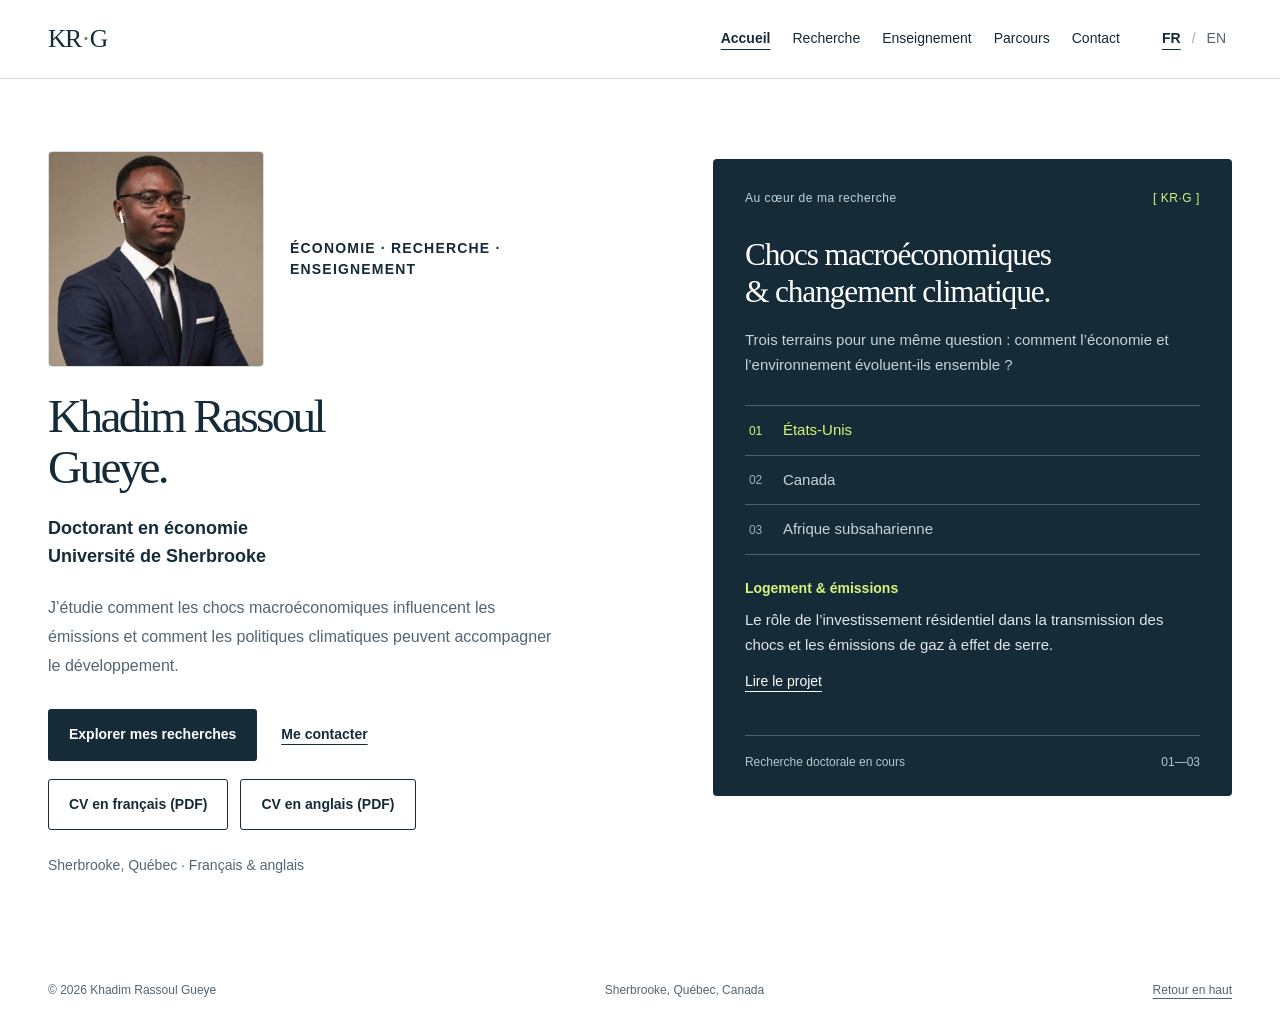
==== index.html @ 5de24ec3 "Refine portrait and name proportions" ====
<!DOCTYPE html>

<html lang="fr">
<head>
<meta charset="utf-8"/>
<meta content="width=device-width, initial-scale=1" name="viewport"/>
<meta content="Khadim Rassoul Gueye, doctorant en économie à l’Université de Sherbrooke. Recherche en macroéconomie environnementale, politiques climatiques et développement." name="description"/>
<meta content="#152b37" name="theme-color"/>
<meta content="Khadim Rassoul Gueye · Économie &amp; climat" property="og:title"/>
<meta content="Recherche, enseignement et méthodes quantitatives à l’intersection de la macroéconomie, du climat et du développement." property="og:description"/>
<meta content="website" property="og:type"/>
<link href="https://krassoul.github.io/" rel="canonical"/>
<meta content="https://krassoul.github.io/" property="og:url"/>
<meta content="https://krassoul.github.io/khadim-rassoul-gueye-portrait.png" property="og:image"/>
<title>Khadim Rassoul Gueye · Économie &amp; climat</title>
<link href="data:image/svg+xml,%3Csvg xmlns='http://www.w3.org/2000/svg' viewBox='0 0 40 40'%3E%3Crect width='40' height='40' rx='8' fill='%23152b37'/%3E%3Cpath d='M10 9v22m18-22L11 20l18 11' fill='none' stroke='%23d8f47b' stroke-width='4' stroke-linecap='round' stroke-linejoin='round'/%3E%3C/svg%3E" rel="icon" type="image/svg+xml"/>
<link href="styles.css?v=portrait-balance2" rel="stylesheet"/>
<script defer="" src="site.js?v=faithful-titles"></script>
</head>
<body data-page="accueil">
<a class="skip-link" data-i18n="skip" href="#main">Aller au contenu</a>
<header class="site-header">
<div class="header-inner">
<a aria-label="Khadim Rassoul Gueye — accueil" class="wordmark" href="index.html">KR<span>·</span>G</a>
<nav aria-label="Navigation principale" data-i18n-aria="navLabel"><a aria-current="page" data-i18n="navHome" href="index.html">Accueil</a>
<a data-i18n="navResearch" href="recherche.html">Recherche</a>
<a data-i18n="navTeaching" href="enseignement.html">Enseignement</a>
<a data-i18n="navAbout" href="parcours.html">Parcours</a>
<a data-i18n="navContact" href="contact.html">Contact</a>
</nav>
<div aria-label="Langue du site" class="language-switch" data-i18n-aria="languageLabel" role="group">
<button aria-label="Français" aria-pressed="true" data-lang="fr" lang="fr" type="button">FR</button>
<span aria-hidden="true">/</span>
<button aria-label="English" aria-pressed="false" data-lang="en" lang="en" type="button">EN</button>
</div>
</div>
</header>
<main id="main"><section aria-labelledby="hero-name" class="hero section-shell" id="accueil">
<div class="hero-copy">
<div class="hero-profile">
<img alt="Portrait de Khadim Rassoul Gueye" class="profile-portrait" data-i18n-alt="portraitAlt" fetchpriority="high" height="1254" src="khadim-rassoul-gueye-portrait.png" width="1254"/>
<p class="eyebrow" data-i18n="heroEyebrow">Économie · Recherche · Enseignement</p>
</div>
<h1 id="hero-name">Khadim Rassoul<br/><span>Gueye.</span></h1>
<p class="hero-role" data-i18n="heroRole">Doctorant en économie<br/>Université de Sherbrooke</p>
<p class="hero-intro" data-i18n="heroIntro">J’étudie comment les chocs macroéconomiques influencent les émissions et comment les politiques climatiques peuvent accompagner le développement.</p>
<div class="hero-actions">
<a class="button button-dark" data-i18n="explore" href="recherche.html">Explorer mes recherches</a>
<a class="text-link" data-i18n="getInTouch" href="contact.html">Me contacter</a>
</div>
<div class="hero-cv" id="cv">
<a class="button button-outline" data-i18n="cvFrench" href="CV_Khadim_Rassoul_Gueye_FR.pdf" rel="noopener noreferrer">CV en français (PDF)</a>
<a class="button button-outline" data-i18n="cvEnglish" href="CV_Khadim_Rassoul_Gueye_EN.pdf" rel="noopener noreferrer">CV en anglais (PDF)</a>
</div>
<p class="hero-location" data-i18n="location">Sherbrooke, Québec · Français &amp; anglais</p>
</div>
<aside aria-label="Aperçu des recherches" class="research-window" data-i18n-aria="researchWindowLabel">
<div class="window-heading"><span data-i18n="windowHeading">Au cœur de ma recherche</span><span aria-hidden="true" class="window-symbol">[ KR·G ]</span></div>
<h2 data-i18n="windowTitle">Chocs macroéconomiques<br/>&amp; changement climatique.</h2>
<p class="window-intro" data-i18n="windowIntro">Trois terrains pour une même question : comment l’économie et l’environnement évoluent-ils ensemble ?</p>
<div aria-label="Terrain de recherche" aria-orientation="vertical" class="research-tabs" data-i18n-aria="tablistLabel" role="tablist">
<button aria-controls="research-panel" aria-selected="true" data-project="us" id="tab-us" role="tab" type="button"><span>01</span><span data-i18n="us">États-Unis</span></button>
<button aria-controls="research-panel" aria-selected="false" data-project="ca" id="tab-ca" role="tab" tabindex="-1" type="button"><span>02</span><span data-i18n="ca">Canada</span></button>
<button aria-controls="research-panel" aria-selected="false" data-project="ssa" id="tab-ssa" role="tab" tabindex="-1" type="button"><span>03</span><span data-i18n="ssa">Afrique subsaharienne</span></button>
</div>
<div aria-labelledby="tab-us" class="research-panel" id="research-panel" role="tabpanel" tabindex="0">
<p class="panel-kicker" id="panel-kicker">Logement &amp; émissions</p>
<p class="panel-description" id="panel-description">Le rôle de l’investissement résidentiel dans la transmission des chocs et les émissions de gaz à effet de serre.</p>
<a class="panel-link" data-i18n="readProject" href="recherche.html#project-us" id="panel-link">Lire le projet</a>
</div>
<div class="window-foot"><span data-i18n="inProgress">Recherche doctorale en cours</span><span aria-hidden="true">01—03</span></div>
</aside>
</section></main>
<footer class="site-footer section-shell"><p>© 2026 Khadim Rassoul Gueye</p><p data-i18n="footerLocation">Sherbrooke, Québec, Canada</p><a data-i18n="backTop" href="index.html">Retour en haut</a></footer>
</body>
</html>
---- styles.css ----
:root{--ink:#152b37;--muted:#536572;--paper:#fff;--wash:#f2f5f6;--line:#d7dfe3;--lime:#d8f47b;--serif:Georgia,'Times New Roman',serif;--sans:Arial,Helvetica,sans-serif}
*{box-sizing:border-box}html{scroll-behavior:smooth;scroll-padding-top:100px}body{margin:0;background:var(--paper);color:var(--ink);font-family:var(--sans);font-size:1rem;line-height:1.65}a{color:inherit}button{font:inherit}button,a,summary{-webkit-tap-highlight-color:transparent}button{cursor:pointer}a:focus-visible,button:focus-visible,summary:focus-visible,[tabindex]:focus-visible{outline:3px solid #60851a;outline-offset:5px}h1,h2,h3,h4,p{margin:0}h1,h2{font-family:var(--serif);font-weight:400}h2{font-size:clamp(2rem,3.55vw,3.1rem);line-height:1.15;letter-spacing:-.045em}h3{font-size:1.35rem;line-height:1.35}h4{font-size:1rem;line-height:1.5}.section-shell{width:min(1192px,calc(100% - 96px));margin-inline:auto}.content-section{padding-block:96px}.eyebrow{font-size:.875rem;font-weight:600;letter-spacing:.085em;text-transform:uppercase;line-height:1.5}.section-number{margin-right:14px;color:var(--muted)}.skip-link{position:fixed;top:12px;left:16px;z-index:20;padding:10px 18px;background:var(--ink);color:white;transform:translateY(-160%)}.skip-link:focus{transform:translateY(0)}
.site-header{position:sticky;top:0;z-index:10;background:rgba(255,255,255,.97);border-bottom:1px solid var(--line)}.header-inner{width:min(1192px,calc(100% - 96px));min-height:78px;margin-inline:auto;display:flex;align-items:center;gap:36px}.wordmark{font-family:var(--serif);font-size:1.6rem;text-decoration:none;letter-spacing:-.055em;white-space:nowrap}.wordmark span{color:#678524;padding-inline:2px}nav{display:flex;align-items:center;gap:30px;margin-left:auto}nav a{font-size:.875rem;text-decoration:none;padding-block:15px}nav a:hover{text-decoration:underline;text-underline-offset:5px}.language-switch{display:flex;align-items:center;gap:5px;flex-shrink:0;font-size:.875rem}.language-switch button{background:none;border:0;padding:7px 6px;color:var(--muted);border-radius:3px}.language-switch button[aria-pressed=true]{color:var(--ink);font-weight:700;text-decoration:underline;text-underline-offset:6px}.language-switch>span{color:#a3afb5}
.hero{padding-top:72px;padding-bottom:76px;display:grid;grid-template-columns:1.15fr 1fr;gap:68px;align-items:start}.hero-copy>.eyebrow{margin-bottom:25px}.hero h1{font-size:clamp(3rem,5.6vw,4.95rem);line-height:1.04;letter-spacing:-.058em}.hero h1 span{font-size:1.28em}.hero-role{margin-top:27px;line-height:1.55;font-size:1.125rem;font-weight:600}.hero-intro{margin-top:23px;max-width:520px;color:var(--muted);line-height:1.8}.hero-actions{display:flex;align-items:center;flex-wrap:wrap;gap:24px;margin-top:29px}.button{display:inline-flex;justify-content:center;align-items:center;padding:13px 20px;min-height:48px;text-decoration:none;font-weight:600;font-size:.875rem;border:1px solid transparent;border-radius:3px;transition:background .18s,color .18s}.button-dark{background:var(--ink);color:white}.button-dark:hover{background:#294858}.text-link{font-size:.875rem;font-weight:600;text-underline-offset:5px}.hero-location{font-size:.875rem;color:var(--muted);margin-top:37px}
.research-window{background:var(--ink);color:white;padding:30px 32px 23px;margin-top:8px;border-radius:4px;min-width:0}.window-heading{display:flex;justify-content:space-between;gap:14px;color:#c7d3d8;font-size:.75rem;letter-spacing:.045em}.window-symbol{white-space:nowrap;color:var(--lime)}.research-window h2{margin-top:27px;font-size:clamp(1.7rem,2.45vw,2.15rem);letter-spacing:-.035em;line-height:1.18}.window-intro{font-size:.9375rem;color:#c7d3d8;line-height:1.65;margin-top:18px}.research-tabs{margin-top:28px;display:flex;flex-direction:column;border-top:1px solid #46606d}.research-tabs button{display:flex;align-items:center;text-align:left;width:100%;gap:14px;padding:13px 4px;color:#c7d3d8;background:transparent;border:0;border-bottom:1px solid #46606d;font-size:.9375rem;line-height:1.5}.research-tabs button>span:first-child{font-size:.75rem;color:#a0b0b8;min-width:20px}.research-tabs button[aria-selected=true]{color:var(--lime)}.research-tabs button[aria-selected=true]>span:first-child{color:var(--lime)}.research-tabs button:hover{background:rgba(255,255,255,.05)}.research-tabs button:focus-visible,.panel-link:focus-visible{outline-color:var(--lime)}.research-panel{margin-top:22px;min-height:138px}.panel-kicker{color:var(--lime);font-size:.875rem;font-weight:600}.panel-description{font-size:.9375rem;margin-top:8px;color:#e0e7ea;line-height:1.65}.panel-link{display:inline-block;margin-top:13px;font-size:.875rem;text-underline-offset:5px}.window-foot{display:flex;justify-content:space-between;gap:12px;border-top:1px solid #46606d;padding-top:17px;margin-top:20px;font-size:.75rem;color:#b6c7ce}
.focus-band{border-block:1px solid var(--line);background:var(--wash)}.focus-inner{min-height:89px;display:flex;justify-content:space-between;align-items:center;gap:20px}.focus-inner p{font-family:var(--serif);font-size:1.23rem;line-height:1.4}.focus-inner>span{font-family:var(--serif);font-size:1.5rem;color:#7a8b94}.section-heading{display:grid;grid-template-columns:1fr 1fr;align-items:end;gap:90px;margin-bottom:48px}.section-heading .eyebrow,.about-intro>.eyebrow,.contact-inner .eyebrow{margin-bottom:22px}.section-lead{color:var(--muted);line-height:1.8;max-width:480px}
.project-list{border-top:1px solid var(--line)}.project{border-bottom:1px solid var(--line);scroll-margin-top:105px}.project summary{padding:29px 0;display:flex;gap:28px;align-items:center;cursor:pointer;list-style:none}.project summary::-webkit-details-marker{display:none}.project summary:hover .project-title{text-decoration:underline;text-underline-offset:5px}.project-number{color:#74838c;font-family:var(--serif);font-size:1.4rem;flex-shrink:0;width:34px}.project-summary{display:flex;flex-direction:column;gap:5px;min-width:0}.project-region{text-transform:uppercase;font-size:.75rem;font-weight:600;letter-spacing:.085em;color:var(--muted)}.project-title{font-family:var(--serif);font-size:1.6rem;line-height:1.35;letter-spacing:-.02em}.expand-icon{width:32px;height:32px;position:relative;margin-left:auto;flex-shrink:0}.expand-icon:before,.expand-icon:after{content:'';position:absolute;background:var(--ink);width:15px;height:1px;top:16px;left:9px}.expand-icon:after{transform:rotate(90deg)}details[open] .expand-icon:after{transform:rotate(0)}.project-body{margin-left:62px;padding-bottom:32px;display:grid;grid-template-columns:1.35fr 1fr;gap:70px}.project-body>p{color:var(--muted);line-height:1.8}.project-meta{border-left:2px solid var(--lime);padding-left:24px}.project-meta p+p{margin-top:15px}.project-meta span{display:block;font-size:.75rem;color:var(--muted);text-transform:uppercase;letter-spacing:.07em}.project-meta strong{display:block;font-size:.875rem;font-weight:500;margin-top:3px;line-height:1.6}.methods-block{display:grid;grid-template-columns:1fr 1.65fr;gap:50px;background:var(--wash);margin-top:48px;padding:34px 38px;border-radius:3px}.methods-block h3{font-family:var(--serif);font-weight:400;font-size:1.5rem}.methods-block>div>p{color:var(--muted);margin-top:8px;font-size:.9375rem}.methods-content>p{margin-top:0!important}.tool-list{display:flex;flex-wrap:wrap;gap:8px;list-style:none;margin:20px 0 0;padding:0}.tool-list li{border:1px solid #b8c5cd;padding:4px 12px;border-radius:3px;font-size:.875rem;background:white}
.teaching-section{background:var(--wash);border-block:1px solid var(--line)}.teaching-grid{display:grid;grid-template-columns:1fr 1fr;gap:26px}.teaching-card{padding:33px;background:white;border:1px solid var(--line);border-radius:4px}.card-top{display:flex;justify-content:space-between;align-items:center;gap:12px;flex-wrap:wrap}.card-top .eyebrow{font-size:.75rem}.card-tag{font-size:.75rem;border:1px solid var(--line);border-radius:3px;padding:2px 8px;color:var(--muted)}.teaching-card>h3{font-family:var(--serif);font-weight:400;font-size:1.8rem;margin-top:21px}.course-row{display:flex;gap:22px;border-top:1px solid var(--line);padding-top:20px;margin-top:22px}.course-code{font-size:.875rem;color:var(--muted);min-width:76px;padding-top:2px}.course-row p{font-size:.875rem;color:var(--muted);margin-top:4px}.card-note{font-size:.9375rem;color:var(--muted);margin-top:24px}.assistant-heading{margin-top:27px}.assistant-text{font-size:.9375rem;color:var(--muted);margin-top:8px}
.about-section{display:grid;grid-template-columns:1fr 1.1fr;gap:100px}.about-intro>p:last-child{margin-top:26px;color:var(--muted);line-height:1.8}.timeline{padding-top:9px}.timeline-item{display:grid;grid-template-columns:92px 1fr;gap:22px;padding-block:24px;border-top:1px solid var(--line)}.timeline-marker{font-size:.875rem;color:var(--muted);padding-top:2px}.timeline-item h3{font-size:1.0625rem;font-weight:600}.timeline-item h3+p{font-size:.9375rem;margin-top:7px}.timeline-detail{font-size:.875rem;color:var(--muted);margin-top:9px}.award{background:var(--wash);padding:21px 20px;border:0;border-left:3px solid #7b9b2c;margin-top:8px}.award .timeline-marker{color:#496414}
.contact-section{background:var(--ink);color:white}.contact-inner{padding-block:76px;display:grid;grid-template-columns:1.15fr 1fr;gap:90px;align-items:center}.contact-inner .section-number{color:#b6c7ce}.contact-inner h2{font-size:clamp(2rem,3.35vw,2.9rem)}.contact-inner>div>p:last-child{color:#c7d3d8;max-width:490px;margin-top:25px}.contact-actions{display:flex;align-items:flex-start;flex-direction:column;gap:14px;min-width:0}.button-lime{background:var(--lime);color:var(--ink);min-width:147px}.button-lime:hover{background:#e5ffa0}.contact-email{font-size:.9375rem;overflow-wrap:anywhere;text-decoration:none;margin-top:5px}.contact-email:hover{text-decoration:underline}.linkedin-link,.cv-link{font-size:.875rem;text-underline-offset:5px;color:#d6e1e6}.contact-actions a:focus-visible{outline-color:var(--lime)}.site-footer{display:flex;flex-wrap:wrap;justify-content:space-between;align-items:center;gap:14px;padding-block:28px;font-size:.75rem;color:var(--muted)}.site-footer a{text-underline-offset:4px}
.sr-only{position:absolute;width:1px;height:1px;padding:0;margin:-1px;overflow:hidden;clip:rect(0,0,0,0);white-space:nowrap;border:0}.contact-address{font:inherit;font-size:.9375rem;color:white;background:transparent;border:1px solid #6c8490;border-radius:3px;min-width:0;width:100%;max-width:460px;padding:10px 12px}.contact-address:focus-visible,.contact-controls button:focus-visible{outline-color:var(--lime)}.contact-controls{display:flex;flex-wrap:wrap;align-items:center;gap:18px}.email-app-link{font-size:.875rem;color:#d6e1e6;text-underline-offset:5px}.copy-status{color:#c7d3d8;font-size:.875rem;line-height:1.6;min-height:2.8em;max-width:460px}
.hero-profile{display:flex;align-items:center;gap:23px;margin-bottom:27px}.profile-portrait{display:block;width:112px;height:112px;flex-shrink:0;border-radius:4px;object-fit:contain;border:1px solid var(--line)}.hero-profile .eyebrow{max-width:260px}.teaching-card-assistant{grid-column:1/-1}.assistant-courses{display:grid;grid-template-columns:1fr 1fr;gap:0 38px}.assistant-courses .course-row{min-width:0}.assistant-courses .course-row>div{min-width:0}
@media(max-width:760px){.hero-profile{gap:18px;margin-bottom:24px}.profile-portrait{width:96px;height:96px}.hero-profile .eyebrow{font-size:.875rem}}
@media(max-width:760px){.assistant-courses{grid-template-columns:1fr}}
@media(min-width:1450px){.hero h1{font-size:5.1rem}}
@media(max-width:1000px){.section-shell,.header-inner{width:calc(100% - 64px)}.hero{gap:38px;padding-top:55px}.hero h1{font-size:4rem}.research-window{padding:27px}.section-heading{gap:50px}.focus-inner p{font-size:1.1rem}.project-body{gap:35px}.about-section{gap:50px}.contact-inner{gap:45px}nav{gap:22px}}
@media(max-width:760px){html{scroll-padding-top:132px}.section-shell,.header-inner{width:calc(100% - 40px)}.header-inner{display:grid;grid-template-columns:1fr auto;gap:0 16px;padding-top:9px}.wordmark{grid-column:1;grid-row:1;font-size:1.45rem}.language-switch{grid-column:2;grid-row:1}.header-inner nav{grid-column:1/-1;grid-row:2;justify-content:space-between;gap:14px;margin:0;width:100%;flex-wrap:wrap}nav a{font-size:.875rem;padding-block:13px}.hero{grid-template-columns:1fr;gap:38px;padding-top:42px;padding-bottom:44px}.hero h1{font-size:clamp(2.7rem,10vw,4.6rem);line-height:1.05}.hero-copy>.eyebrow{font-size:.75rem;margin-bottom:22px}.hero-intro{max-width:580px}.hero-location{margin-top:23px}.research-window{margin-top:0;padding:27px}.research-window h2{font-size:2rem}.research-panel{min-height:124px}.focus-inner{flex-direction:column;align-items:flex-start;gap:9px;padding-block:23px}.focus-inner>span{display:none}.focus-inner p{font-size:1.12rem}.content-section{padding-block:58px}.section-heading{grid-template-columns:1fr;gap:25px;margin-bottom:31px}h2{font-size:2.35rem}.section-lead{max-width:100%}.project summary{gap:15px;padding-block:23px}.project-number{width:25px;font-size:1.2rem}.project-title{font-size:1.35rem}.project-body{display:block;margin-left:40px;padding-bottom:27px}.project-meta{margin-top:22px}.project-meta strong{font-size:.9375rem}.methods-block{grid-template-columns:1fr;gap:18px;margin-top:34px;padding:25px}.teaching-grid{grid-template-columns:1fr;gap:20px}.teaching-card{padding:25px}.about-section{grid-template-columns:1fr;gap:35px}.timeline{padding-top:0}.timeline-item{grid-template-columns:85px 1fr;gap:17px}.contact-inner{grid-template-columns:1fr;gap:33px;padding-block:57px}.contact-inner h2{font-size:2.3rem}.contact-actions{gap:15px}.site-footer{flex-direction:column;align-items:flex-start;padding-block:24px;gap:7px}.project{scroll-margin-top:140px}}
@media(max-width:380px){nav{column-gap:10px}nav a{font-size:.8125rem}.research-window{padding:22px}.window-heading{font-size:.75rem;letter-spacing:0}.hero-actions{gap:18px}.timeline-item{grid-template-columns:1fr;gap:8px}.course-row{gap:13px}.course-code{min-width:72px}.project-title{font-size:1.25rem}h2{font-size:2.1rem}}
@media(prefers-reduced-motion:reduce){html{scroll-behavior:auto}*{transition:none!important}}
@media print{.site-header,.hero-actions,.hero-location,.research-window,.focus-band,.contact-actions,.site-footer,.skip-link{display:none}body{font-size:10pt;color:#000}.section-shell{width:100%}.hero{display:block;padding:0 0 20px}.hero h1{font-size:30pt}.hero h1 span{font-size:1em}.hero-role{margin-top:10px}.hero-intro{margin-top:10px;max-width:none}.content-section{padding:20px 0}.section-heading{display:block;margin-bottom:12px}.section-heading h2,.about-intro h2,.contact-inner h2{font-size:20pt}.section-heading .eyebrow,.about-intro>.eyebrow,.contact-inner .eyebrow{margin-bottom:9px}.section-lead{margin-top:10px;max-width:none}.project summary{padding:12px 0}.project-title{font-size:14pt}.project-body{margin-left:0;display:block;padding-bottom:12px}.project-meta{margin-top:10px}.methods-block{padding:14px;margin-top:16px}.teaching-card{padding:15px;break-inside:avoid}.teaching-section{background:none}.about-section{gap:30px}.contact-section{background:none;color:#000}.contact-inner{display:block;padding:20px 0}.contact-inner>div>p:last-child{color:#000}.contact-inner:after{content:'Khadim.Rassoul.Gueye@USherbrooke.ca';display:block;margin-top:10px}.expand-icon{display:none}}

.hero-cv{display:flex;flex-wrap:wrap;gap:12px;margin-top:18px;scroll-margin-top:145px}.button-outline{border-color:var(--ink);color:var(--ink);background:white}.button-outline:hover{background:#f0f5f6}.hero-location{margin-top:24px}@media(max-width:760px){.header-inner nav{gap:10px}.hero-cv .button{padding-inline:14px}}

body{min-height:100vh;display:flex;flex-direction:column}main{flex:1}nav a[aria-current="page"]{font-weight:700;text-decoration:underline;text-underline-offset:6px}.page-heading{font-family:var(--serif);font-size:clamp(2.4rem,4vw,3.4rem);font-weight:400;line-height:1.12;letter-spacing:-.035em}.contact-inner .page-heading{font-size:clamp(2.4rem,4vw,3.4rem)}body[data-page="contact"] main{background:var(--ink)}body[data-page="contact"] .contact-inner{min-height:65vh}nav{gap:22px}@media(max-width:760px){.header-inner nav{flex-wrap:wrap;column-gap:16px;justify-content:flex-start}nav a{padding-block:10px}.page-heading{font-size:2.4rem}}

.award-links{display:flex;flex-wrap:wrap;gap:14px 24px;margin-top:18px}.award-links a{font-size:.875rem;font-weight:600;text-underline-offset:4px}

.supervisor-link{font-weight:600;text-decoration:underline;text-underline-offset:4px;text-decoration-thickness:1px}.supervisor-link:hover{background:var(--accent,#d8f47b)}

.project-description p{color:var(--muted);line-height:1.8}.project-description p+p{margin-top:18px}.project-meta{align-self:start}.project-award{background:var(--wash);border-left:3px solid #7b9b2c;padding:20px;margin-top:26px}.project-award h3{font-size:1rem;line-height:1.5}.project-award>p{font-size:.875rem;color:var(--muted);margin-top:9px}

/* Balance the portrait and name on the home page. */
.hero h1{font-size:clamp(2.35rem,3.7vw,3.35rem);line-height:1.08}.hero h1 span{font-size:1em}.profile-portrait{width:216px;height:216px}.hero-profile{gap:26px;margin-bottom:24px}.hero-role{margin-top:22px}
@media(min-width:1450px){.hero h1{font-size:3.45rem}}
@media(max-width:1000px){.hero h1{font-size:2.85rem}.profile-portrait{width:188px;height:188px}}
@media(max-width:760px){.hero h1{font-size:clamp(2.2rem,7.4vw,2.75rem)}.profile-portrait{width:168px;height:168px}.hero-profile{gap:18px}.hero-profile .eyebrow{font-size:.75rem}}
@media print{.hero h1{font-size:30pt}.profile-portrait{width:112px;height:112px}}
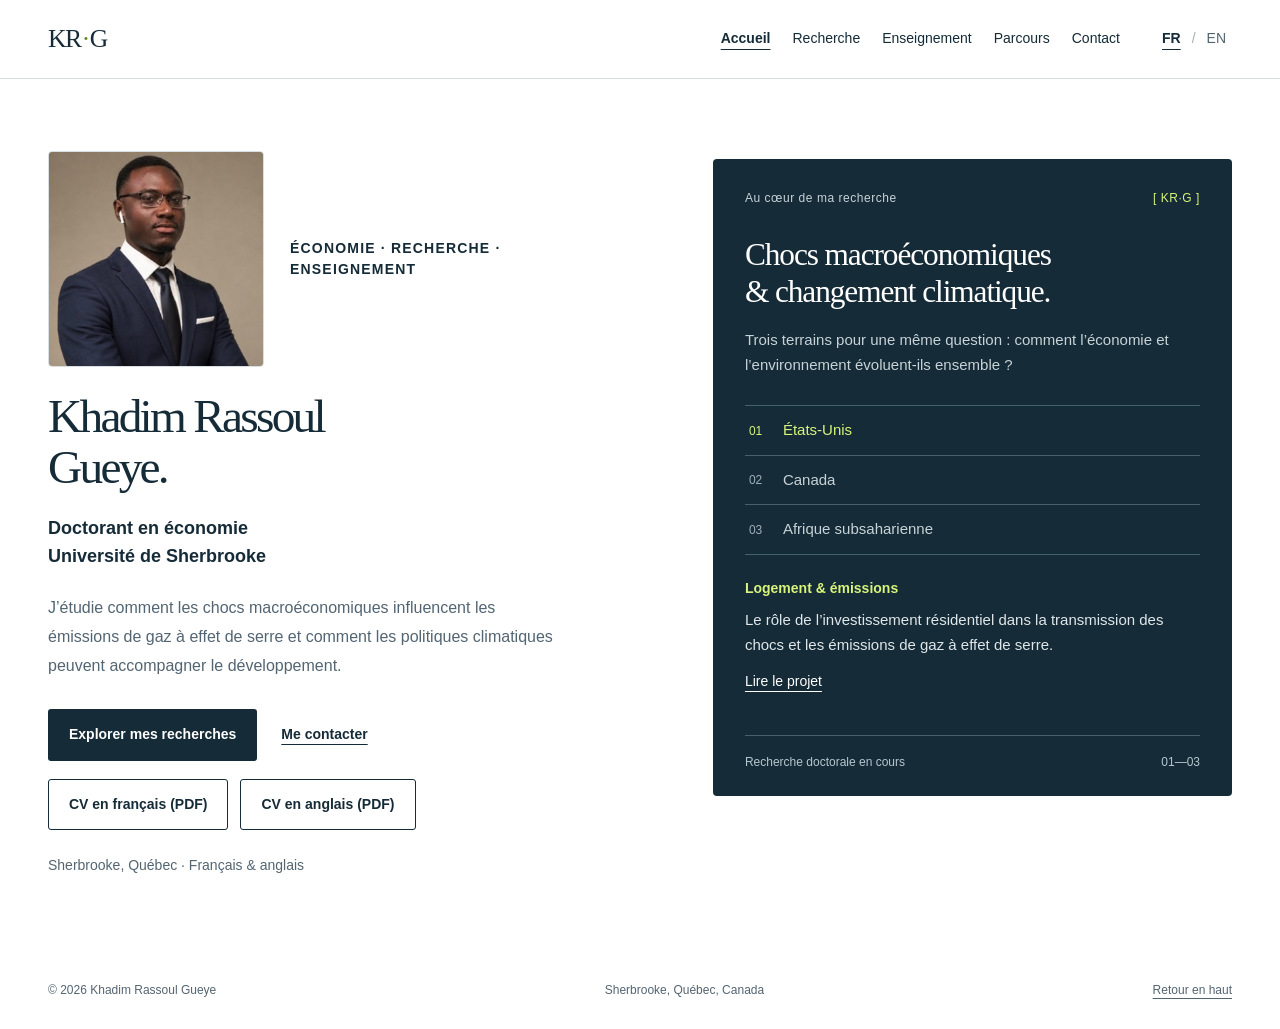
==== commit 05ff580b: "Refresh cached French homepage translation" ====
--- a/index.html
+++ b/index.html
@@ -15,7 +15,7 @@
 <title>Khadim Rassoul Gueye · Économie &amp; climat</title>
 <link href="data:image/svg+xml,%3Csvg xmlns='http://www.w3.org/2000/svg' viewBox='0 0 40 40'%3E%3Crect width='40' height='40' rx='8' fill='%23152b37'/%3E%3Cpath d='M10 9v22m18-22L11 20l18 11' fill='none' stroke='%23d8f47b' stroke-width='4' stroke-linecap='round' stroke-linejoin='round'/%3E%3C/svg%3E" rel="icon" type="image/svg+xml"/>
 <link href="styles.css?v=portrait-balance2" rel="stylesheet"/>
-<script defer="" src="site.js?v=faithful-titles"></script>
+<script defer="" src="site.js?v=ghg-emissions"></script>
 </head>
 <body data-page="accueil">
 <a class="skip-link" data-i18n="skip" href="#main">Aller au contenu</a>
@@ -43,7 +43,7 @@
 </div>
 <h1 id="hero-name">Khadim Rassoul<br/><span>Gueye.</span></h1>
 <p class="hero-role" data-i18n="heroRole">Doctorant en économie<br/>Université de Sherbrooke</p>
-<p class="hero-intro" data-i18n="heroIntro">J’étudie comment les chocs macroéconomiques influencent les émissions et comment les politiques climatiques peuvent accompagner le développement.</p>
+<p class="hero-intro" data-i18n="heroIntro">J’étudie comment les chocs macroéconomiques influencent les émissions de gaz à effet de serre et comment les politiques climatiques peuvent accompagner le développement.</p>
 <div class="hero-actions">
 <a class="button button-dark" data-i18n="explore" href="recherche.html">Explorer mes recherches</a>
 <a class="text-link" data-i18n="getInTouch" href="contact.html">Me contacter</a>
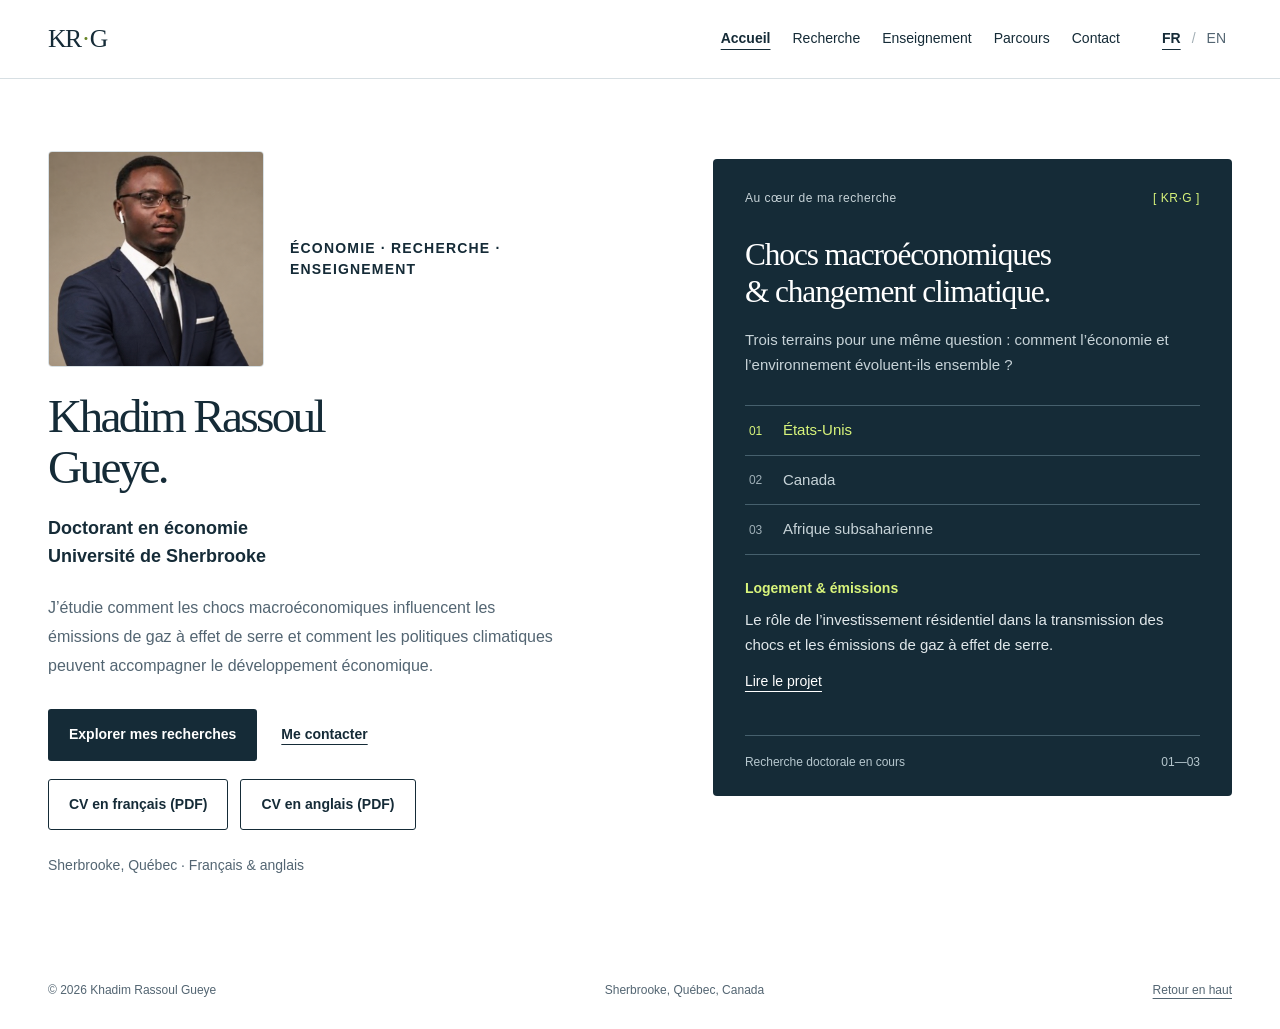
==== commit 7563944b: "Refresh homepage script cache for updated bilingual copy" ====
--- a/index.html
+++ b/index.html
@@ -15,7 +15,7 @@
 <title>Khadim Rassoul Gueye · Économie &amp; climat</title>
 <link href="data:image/svg+xml,%3Csvg xmlns='http://www.w3.org/2000/svg' viewBox='0 0 40 40'%3E%3Crect width='40' height='40' rx='8' fill='%23152b37'/%3E%3Cpath d='M10 9v22m18-22L11 20l18 11' fill='none' stroke='%23d8f47b' stroke-width='4' stroke-linecap='round' stroke-linejoin='round'/%3E%3C/svg%3E" rel="icon" type="image/svg+xml"/>
 <link href="styles.css?v=portrait-balance2" rel="stylesheet"/>
-<script defer="" src="site.js?v=ghg-emissions"></script>
+<script defer="" src="site.js?v=ghg-economic-development-20261020"></script>
 </head>
 <body data-page="accueil">
 <a class="skip-link" data-i18n="skip" href="#main">Aller au contenu</a>
@@ -43,7 +43,7 @@
 </div>
 <h1 id="hero-name">Khadim Rassoul<br/><span>Gueye.</span></h1>
 <p class="hero-role" data-i18n="heroRole">Doctorant en économie<br/>Université de Sherbrooke</p>
-<p class="hero-intro" data-i18n="heroIntro">J’étudie comment les chocs macroéconomiques influencent les émissions de gaz à effet de serre et comment les politiques climatiques peuvent accompagner le développement.</p>
+<p class="hero-intro" data-i18n="heroIntro">J’étudie comment les chocs macroéconomiques influencent les émissions de gaz à effet de serre et comment les politiques climatiques peuvent accompagner le développement économique.</p>
 <div class="hero-actions">
 <a class="button button-dark" data-i18n="explore" href="recherche.html">Explorer mes recherches</a>
 <a class="text-link" data-i18n="getInTouch" href="contact.html">Me contacter</a>
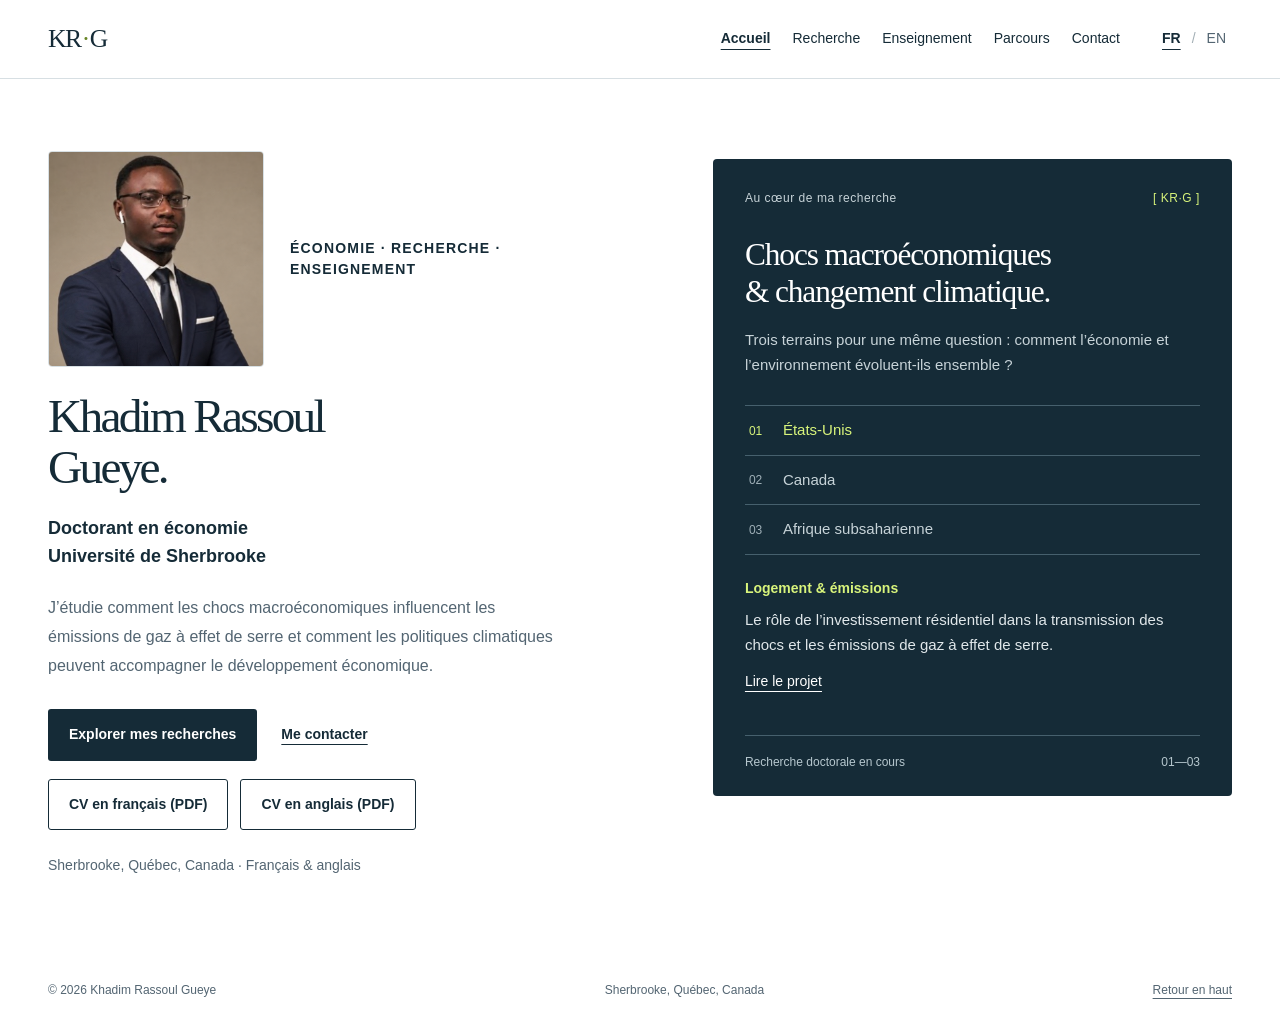
==== commit 2a5c9698: "Refresh homepage script after location update" ====
--- a/index.html
+++ b/index.html
@@ -15,7 +15,7 @@
 <title>Khadim Rassoul Gueye · Économie &amp; climat</title>
 <link href="data:image/svg+xml,%3Csvg xmlns='http://www.w3.org/2000/svg' viewBox='0 0 40 40'%3E%3Crect width='40' height='40' rx='8' fill='%23152b37'/%3E%3Cpath d='M10 9v22m18-22L11 20l18 11' fill='none' stroke='%23d8f47b' stroke-width='4' stroke-linecap='round' stroke-linejoin='round'/%3E%3C/svg%3E" rel="icon" type="image/svg+xml"/>
 <link href="styles.css?v=portrait-balance2" rel="stylesheet"/>
-<script defer="" src="site.js?v=ghg-economic-development-20261020"></script>
+<script defer="" src="site.js?v=location-canada-20261020"></script>
 </head>
 <body data-page="accueil">
 <a class="skip-link" data-i18n="skip" href="#main">Aller au contenu</a>
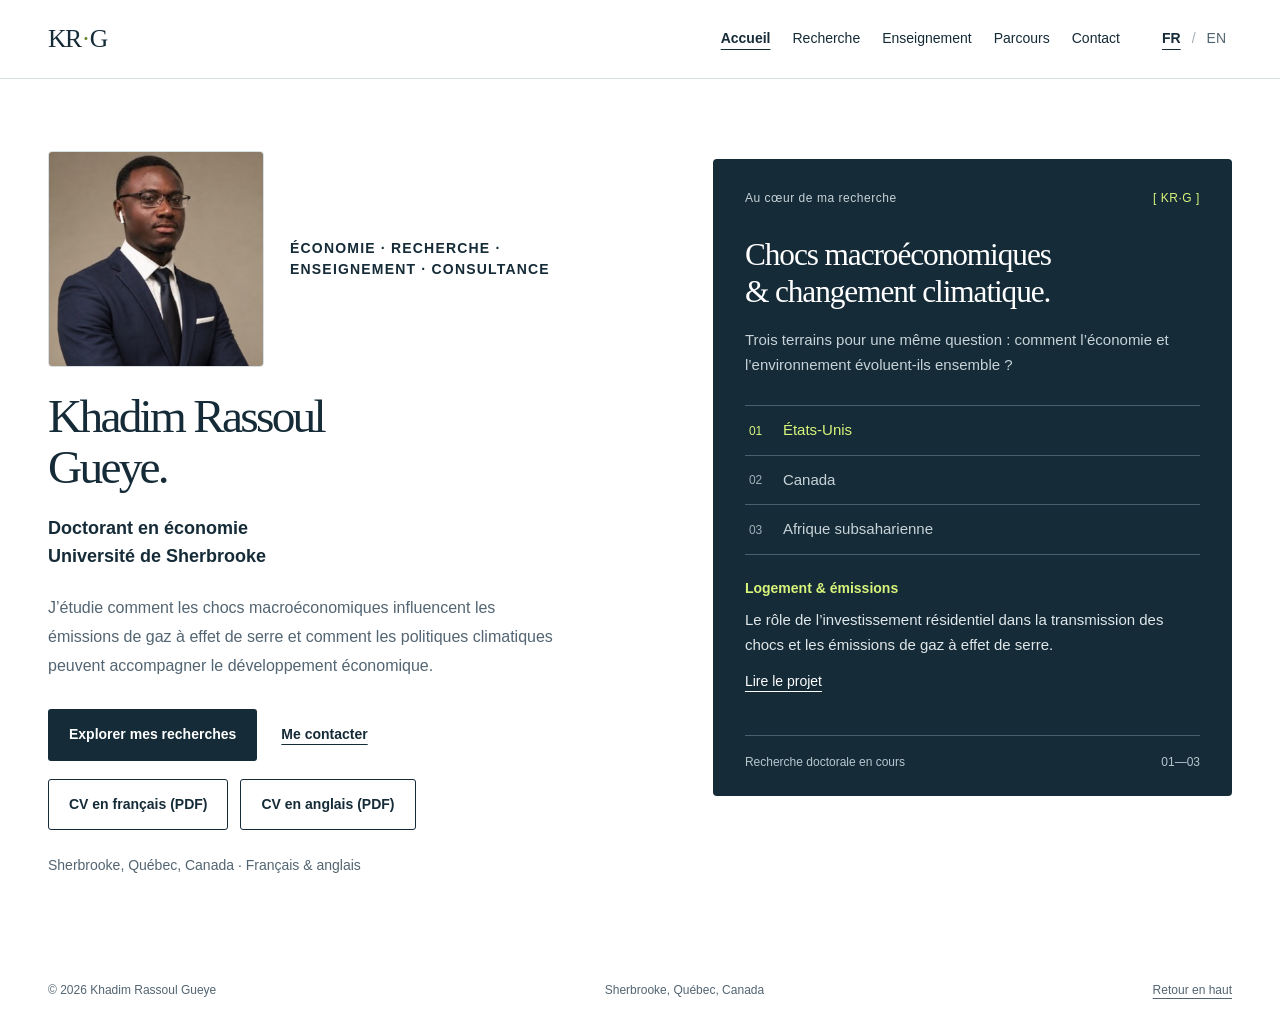
==== commit c20e45e6: "Refresh homepage script after tagline update" ====
--- a/index.html
+++ b/index.html
@@ -15,7 +15,7 @@
 <title>Khadim Rassoul Gueye · Économie &amp; climat</title>
 <link href="data:image/svg+xml,%3Csvg xmlns='http://www.w3.org/2000/svg' viewBox='0 0 40 40'%3E%3Crect width='40' height='40' rx='8' fill='%23152b37'/%3E%3Cpath d='M10 9v22m18-22L11 20l18 11' fill='none' stroke='%23d8f47b' stroke-width='4' stroke-linecap='round' stroke-linejoin='round'/%3E%3C/svg%3E" rel="icon" type="image/svg+xml"/>
 <link href="styles.css?v=portrait-balance2" rel="stylesheet"/>
-<script defer="" src="site.js?v=location-canada-20261020"></script>
+<script defer="" src="site.js?v=location-consulting-20261020"></script>
 </head>
 <body data-page="accueil">
 <a class="skip-link" data-i18n="skip" href="#main">Aller au contenu</a>
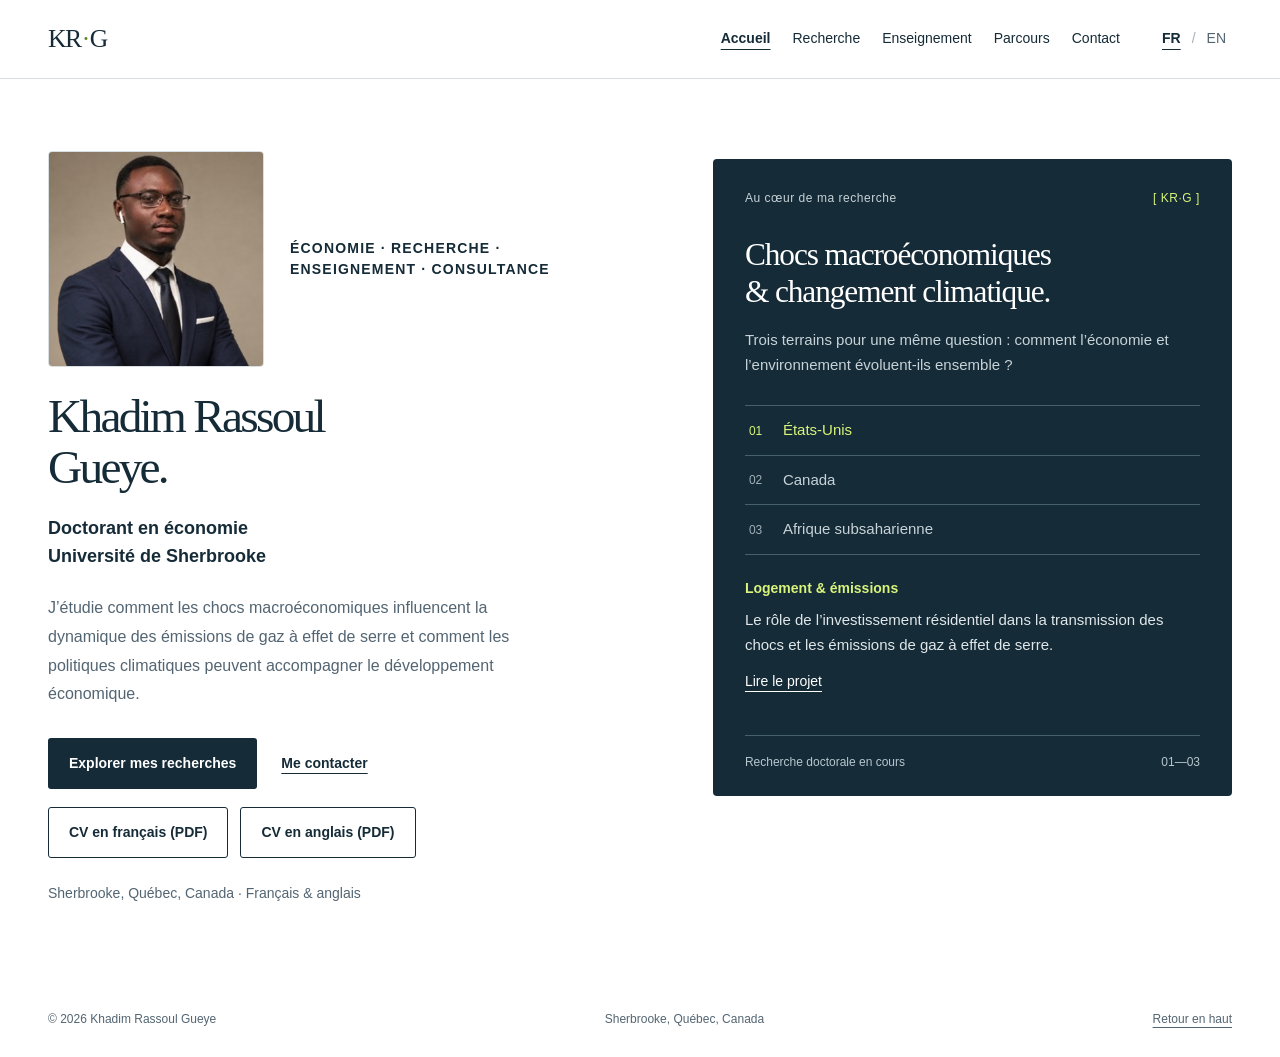
==== commit 770be558: "Refresh homepage after emissions dynamics wording update" ====
--- a/index.html
+++ b/index.html
@@ -15,7 +15,7 @@
 <title>Khadim Rassoul Gueye · Économie &amp; climat</title>
 <link href="data:image/svg+xml,%3Csvg xmlns='http://www.w3.org/2000/svg' viewBox='0 0 40 40'%3E%3Crect width='40' height='40' rx='8' fill='%23152b37'/%3E%3Cpath d='M10 9v22m18-22L11 20l18 11' fill='none' stroke='%23d8f47b' stroke-width='4' stroke-linecap='round' stroke-linejoin='round'/%3E%3C/svg%3E" rel="icon" type="image/svg+xml"/>
 <link href="styles.css?v=portrait-balance2" rel="stylesheet"/>
-<script defer="" src="site.js?v=location-consulting-20261020"></script>
+<script defer="" src="site.js?v=ghg-emissions-dynamics-20261021"></script>
 </head>
 <body data-page="accueil">
 <a class="skip-link" data-i18n="skip" href="#main">Aller au contenu</a>
@@ -43,7 +43,7 @@
 </div>
 <h1 id="hero-name">Khadim Rassoul<br/><span>Gueye.</span></h1>
 <p class="hero-role" data-i18n="heroRole">Doctorant en économie<br/>Université de Sherbrooke</p>
-<p class="hero-intro" data-i18n="heroIntro">J’étudie comment les chocs macroéconomiques influencent les émissions de gaz à effet de serre et comment les politiques climatiques peuvent accompagner le développement économique.</p>
+<p class="hero-intro" data-i18n="heroIntro">J’étudie comment les chocs macroéconomiques influencent la dynamique des émissions de gaz à effet de serre et comment les politiques climatiques peuvent accompagner le développement économique.</p>
 <div class="hero-actions">
 <a class="button button-dark" data-i18n="explore" href="recherche.html">Explorer mes recherches</a>
 <a class="text-link" data-i18n="getInTouch" href="contact.html">Me contacter</a>
--- a/styles.css
+++ b/styles.css
@@ -35,3 +35,6 @@
 @media(max-width:1000px){.hero h1{font-size:2.85rem}.profile-portrait{width:188px;height:188px}}
 @media(max-width:760px){.hero h1{font-size:clamp(2.2rem,7.4vw,2.75rem)}.profile-portrait{width:168px;height:168px}.hero-profile{gap:18px}.hero-profile .eyebrow{font-size:.75rem}}
 @media print{.hero h1{font-size:30pt}.profile-portrait{width:112px;height:112px}}
+
+.cerdi-link{color:inherit;font-weight:inherit;text-decoration:underline;text-decoration-thickness:1px;text-underline-offset:.16em}
+.cerdi-link:hover{background:var(--accent,#d8f47b);text-decoration-thickness:2px}
